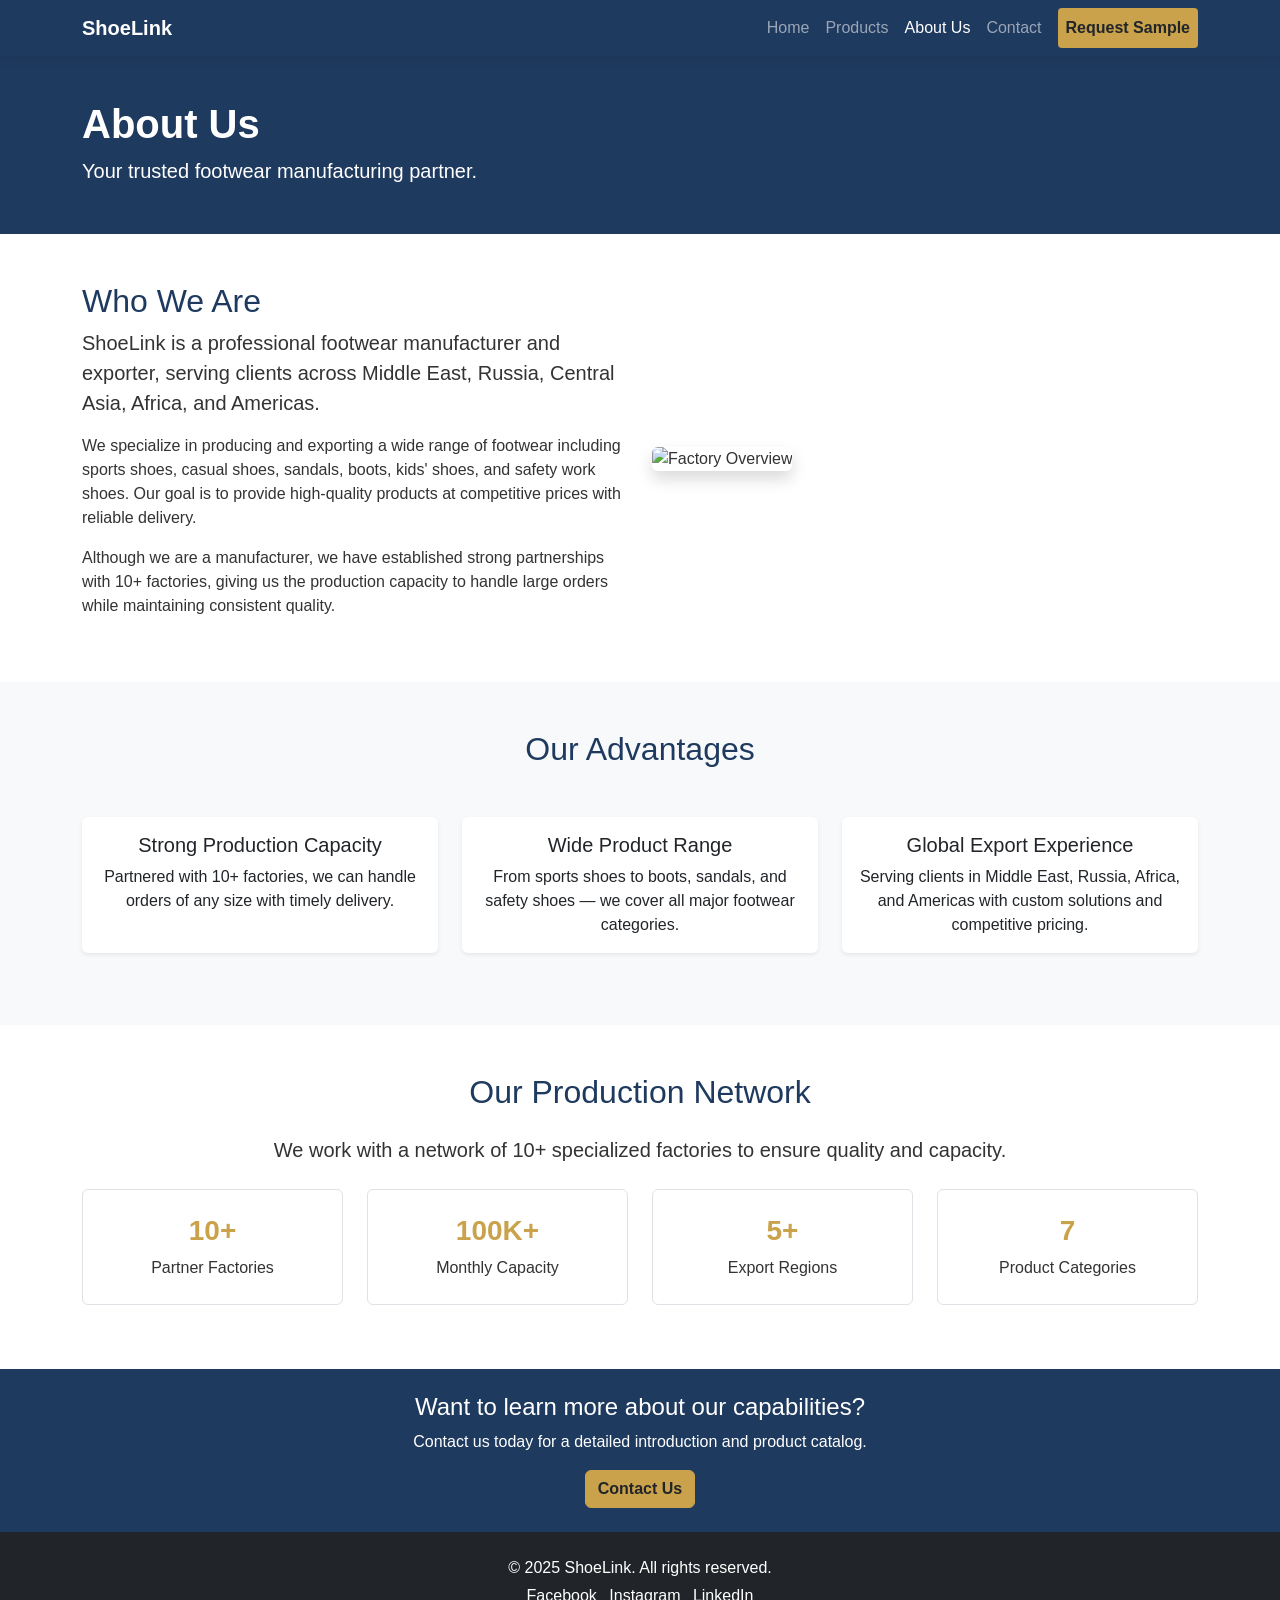
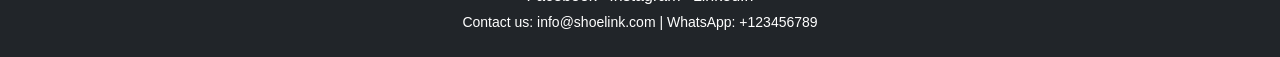
==== about.html @ 9f8f06ea "Add About Us page for ShoeLink Footwear This file contains the complete HTML structure for the About" ====
<!DOCTYPE html>
<html lang="en">
<head>
    <meta charset="UTF-8">
    <meta name="viewport" content="width=device-width, initial-scale=1.0">
    <title>About Us - ShoeLink Footwear</title>
    <meta name="description" content="Learn about ShoeLink, a professional footwear manufacturer and exporter with strong production capacity.">
    <link href="https://cdn.jsdelivr.net/npm/bootstrap@5.3.3/dist/css/bootstrap.min.css" rel="stylesheet">
    <link rel="stylesheet" href="css/style.css">
    <!-- Tawk.to 占位 -->
    <script type="text/javascript">
        var Tawk_API=Tawk_API||{}, Tawk_LoadStart=new Date();
        (function(){
            var s1=document.createElement("script"),s0=document.getElementsByTagName("script")[0];
            s1.async=true;
            s1.src='https://embed.tawk.to/YOUR_TAWK_ID/default';
            s1.charset='UTF-8';
            s1.setAttribute('crossorigin','*');
            s0.parentNode.insertBefore(s1,s0);
        })();
    </script>
</head>
<body>

    <!-- 顶部导航 -->
    <nav class="navbar navbar-expand-lg navbar-dark fixed-top" style="background-color: #1F3A5F;">
        <div class="container">
            <a class="navbar-brand fw-bold" href="index.html">ShoeLink</a>
            <button class="navbar-toggler" type="button" data-bs-toggle="collapse" data-bs-target="#navbarNav">
                <span class="navbar-toggler-icon"></span>
            </button>
            <div class="collapse navbar-collapse" id="navbarNav">
                <ul class="navbar-nav ms-auto">
                    <li class="nav-item"><a class="nav-link" href="index.html">Home</a></li>
                    <li class="nav-item"><a class="nav-link" href="products.html">Products</a></li>
                    <li class="nav-item"><a class="nav-link active" href="about.html">About Us</a></li>
                    <li class="nav-item"><a class="nav-link" href="contact.html">Contact</a></li>
                    <li class="nav-item"><a class="nav-link btn btn-warning btn-sm ms-2 text-dark fw-bold" href="sample-request.html">Request Sample</a></li>
                </ul>
            </div>
        </div>
    </nav>

    <!-- 页面标题 -->
    <header class="py-5 text-white" style="background-color:#1F3A5F; padding-top: 100px !important;">
        <div class="container">
            <h1 class="fw-bold">About Us</h1>
            <p class="lead mb-0">Your trusted footwear manufacturing partner.</p>
        </div>
    </header>

    <!-- 公司介绍 -->
    <section class="py-5">
        <div class="container">
            <div class="row align-items-center">
                <div class="col-lg-6 mb-4 mb-lg-0">
                    <h2 style="color:#1F3A5F;">Who We Are</h2>
                    <p class="lead">ShoeLink is a professional footwear manufacturer and exporter, serving clients across Middle East, Russia, Central Asia, Africa, and Americas.</p>
                    <p>We specialize in producing and exporting a wide range of footwear including sports shoes, casual shoes, sandals, boots, kids' shoes, and safety work shoes. Our goal is to provide high-quality products at competitive prices with reliable delivery.</p>
                    <p>Although we are a manufacturer, we have established strong partnerships with 10+ factories, giving us the production capacity to handle large orders while maintaining consistent quality.</p>
                </div>
                <div class="col-lg-6">
                    <img src="https://via.placeholder.com/800x500/1F3A5F/FFFFFF?text=Factory+Overview" alt="Factory Overview" class="img-fluid rounded shadow">
                </div>
            </div>
        </div>
    </section>

    <!-- 核心优势 -->
    <section class="py-5 bg-light">
        <div class="container">
            <h2 class="text-center mb-5" style="color:#1F3A5F;">Our Advantages</h2>
            <div class="row">
                <div class="col-md-4 mb-4">
                    <div class="card h-100 border-0 shadow-sm">
                        <div class="card-body text-center">
                            <h5 class="card-title">Strong Production Capacity</h5>
                            <p class="card-text">Partnered with 10+ factories, we can handle orders of any size with timely delivery.</p>
                        </div>
                    </div>
                </div>
                <div class="col-md-4 mb-4">
                    <div class="card h-100 border-0 shadow-sm">
                        <div class="card-body text-center">
                            <h5 class="card-title">Wide Product Range</h5>
                            <p class="card-text">From sports shoes to boots, sandals, and safety shoes — we cover all major footwear categories.</p>
                        </div>
                    </div>
                </div>
                <div class="col-md-4 mb-4">
                    <div class="card h-100 border-0 shadow-sm">
                        <div class="card-body text-center">
                            <h5 class="card-title">Global Export Experience</h5>
                            <p class="card-text">Serving clients in Middle East, Russia, Africa, and Americas with custom solutions and competitive pricing.</p>
                        </div>
                    </div>
                </div>
            </div>
        </div>
    </section>

    <!-- 合作厂家 -->
    <section class="py-5">
        <div class="container text-center">
            <h2 class="mb-4" style="color:#1F3A5F;">Our Production Network</h2>
            <p class="lead">We work with a network of 10+ specialized factories to ensure quality and capacity.</p>
            <div class="row mt-4">
                <div class="col-md-3 col-6 mb-3">
                    <div class="p-4 bg-white border rounded">
                        <h3 class="fw-bold" style="color:#C9A24B;">10+</h3>
                        <p class="mb-0">Partner Factories</p>
                    </div>
                </div>
                <div class="col-md-3 col-6 mb-3">
                    <div class="p-4 bg-white border rounded">
                        <h3 class="fw-bold" style="color:#C9A24B;">100K+</h3>
                        <p class="mb-0">Monthly Capacity</p>
                    </div>
                </div>
                <div class="col-md-3 col-6 mb-3">
                    <div class="p-4 bg-white border rounded">
                        <h3 class="fw-bold" style="color:#C9A24B;">5+</h3>
                        <p class="mb-0">Export Regions</p>
                    </div>
                </div>
                <div class="col-md-3 col-6 mb-3">
                    <div class="p-4 bg-white border rounded">
                        <h3 class="fw-bold" style="color:#C9A24B;">7</h3>
                        <p class="mb-0">Product Categories</p>
                    </div>
                </div>
            </div>
        </div>
    </section>

    <!-- 行动号召 -->
    <section class="py-4 text-white text-center" style="background-color:#1F3A5F;">
        <div class="container">
            <h4>Want to learn more about our capabilities?</h4>
            <p class="mb-3">Contact us today for a detailed introduction and product catalog.</p>
            <a href="contact.html" class="btn btn-warning text-dark fw-bold">Contact Us</a>
        </div>
    </section>

    <!-- 页脚 -->
    <footer class="bg-dark text-white py-4">
        <div class="container text-center">
            <p class="mb-1">&copy; 2025 ShoeLink. All rights reserved.</p>
            <p class="mb-1">
                <a href="#" class="text-white me-2">Facebook</a>
                <a href="#" class="text-white me-2">Instagram</a>
                <a href="#" class="text-white">LinkedIn</a>
            </p>
            <p class="small mb-0">Contact us: info@shoelink.com | WhatsApp: +123456789</p>
        </div>
    </footer>

    <!-- Bootstrap JS -->
    <script src="https://cdn.jsdelivr.net/npm/bootstrap@5.3.3/dist/js/bootstrap.bundle.min.js"></script>
    
    <!-- 页面 JS -->
    <script>
        // 加载站点信息
        async function loadSiteInfo() {
            try {
                const response = await fetch('_data/site.json');
                const siteData = await response.json();
                document.querySelectorAll('.navbar-brand').forEach(el => {
                    el.textContent = siteData.brandName || 'ShoeLink';
                });
                const footerContact = document.querySelector('footer .small');
                if (footerContact && siteData.contactEmail) {
                    footerContact.textContent = `Contact us: ${siteData.contactEmail} | WhatsApp: ${siteData.whatsapp || ''}`;
                }
                const socialLinks = siteData.socialLinks || {};
                const footerLinks = document.querySelectorAll('footer a');
                footerLinks.forEach(link => {
                    const text = link.textContent.trim().toLowerCase();
                    if (text === 'facebook' && socialLinks.facebook) link.href = socialLinks.facebook;
                    else if (text === 'instagram' && socialLinks.instagram) link.href = socialLinks.instagram;
                    else if (text === 'linkedin' && socialLinks.linkedin) link.href = socialLinks.linkedin;
                });
            } catch (error) {
                console.error('Error loading site info:', error);
            }
        }

        document.addEventListener('DOMContentLoaded', loadSiteInfo);
    </script>
</body>
</html>
---- css/style.css ----
/* 全局样式 */
body {
    font-family: 'Segoe UI', Tahoma, Geneva, Verdana, sans-serif;
    color: #333;
}
.navbar {
    box-shadow: 0 2px 10px rgba(0,0,0,0.1);
}
.hero {
    padding-top: 76px; /* 补偿固定导航栏 */
}
.card {
    transition: transform 0.3s;
}
.card:hover {
    transform: translateY(-5px);
}
.btn-warning {
    background-color: #C9A24B;
    border-color: #C9A24B;
    color: #1F3A5F;
}
.btn-warning:hover {
    background-color: #b8913d;
    border-color: #b8913d;
    color: #1F3A5F;
}
a {
    color: #1F3A5F;
}
footer a {
    text-decoration: none;
}
/* 产品卡片图片固定高度 */
.product-img {
    height: 250px;
    object-fit: cover;
    width: 100%;
}
/* 分类卡片样式 */
.category-card {
    background-color: #1F3A5F;
    color: white;
    border-radius: 8px;
    padding: 30px 20px;
    text-align: center;
    cursor: pointer;
    transition: all 0.3s;
    text-decoration: none;
    display: block;
    height: 100%;
}
.category-card:hover {
    background-color: #C9A24B;
    color: #1F3A5F;
    transform: translateY(-5px);
}
.category-card h5 {
    margin-bottom: 0;
    font-weight: bold;
}
/* 产品卡片 */
.product-card {
    border: none;
    border-radius: 8px;
    overflow: hidden;
    box-shadow: 0 2px 10px rgba(0,0,0,0.08);
    transition: all 0.3s;
    height: 100%;
}
.product-card:hover {
    transform: translateY(-5px);
    box-shadow: 0 5px 20px rgba(0,0,0,0.15);
}
.product-card .card-body {
    padding: 20px;
}
/* 表单样式 */
.form-control:focus {
    border-color: #C9A24B;
    box-shadow: 0 0 0 0.2rem rgba(201, 162, 75, 0.25);
}
/* 响应式调整 */
@media (max-width: 768px) {
    .hero {
        min-height: 60vh !important;
    }
    .display-4 {
        font-size: 2rem;
    }
}
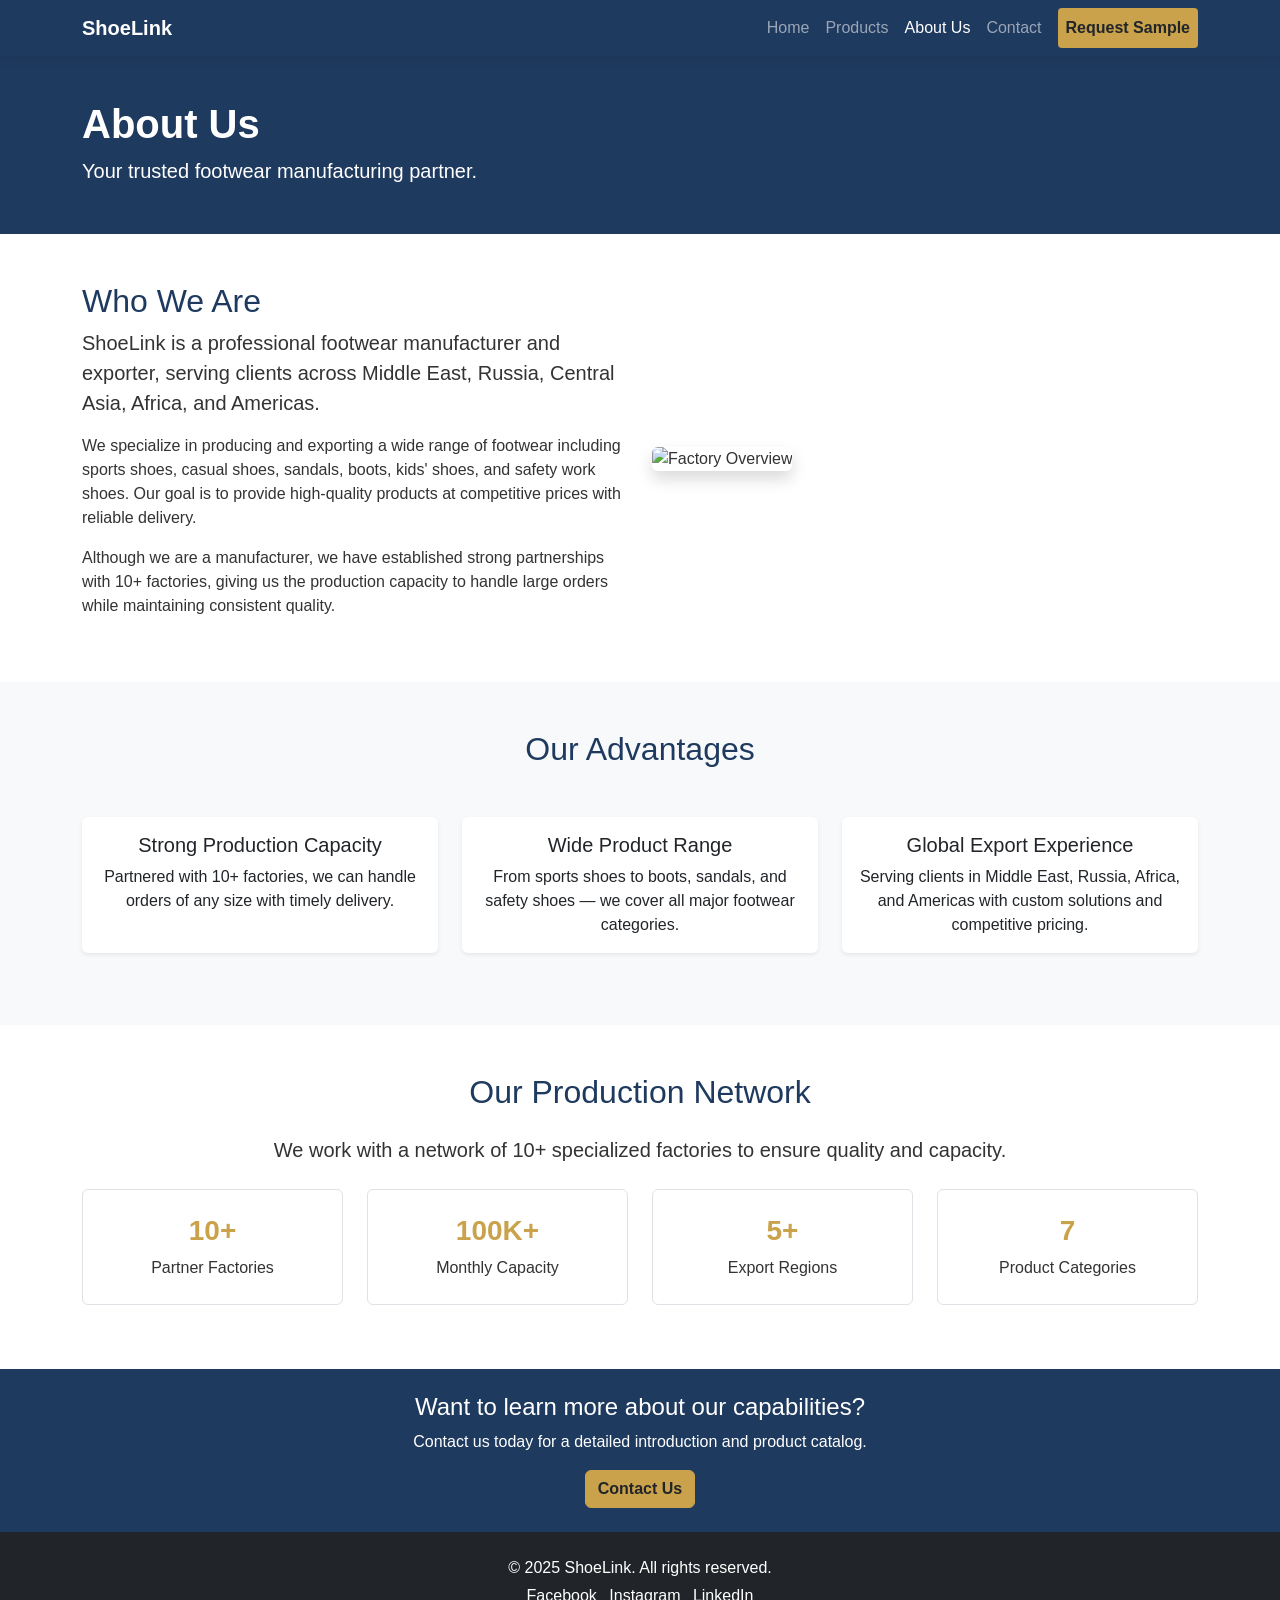
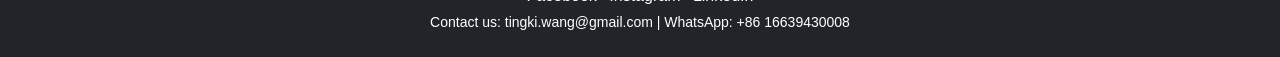
==== commit 47c365b6: "Update about.html" ====
--- a/about.html
+++ b/about.html
@@ -7,6 +7,14 @@
     <meta name="description" content="Learn about ShoeLink, a professional footwear manufacturer and exporter with strong production capacity.">
     <link href="https://cdn.jsdelivr.net/npm/bootstrap@5.3.3/dist/css/bootstrap.min.css" rel="stylesheet">
     <link rel="stylesheet" href="css/style.css">
+    <!-- Google Analytics -->
+<script async src="https://www.googletagmanager.com/gtag/js?id=G-6RG4R8ZM6Q"></script>
+<script>
+  window.dataLayer = window.dataLayer || [];
+  function gtag(){dataLayer.push(arguments);}
+  gtag('js', new Date());
+  gtag('config', 'G-6RG4R8ZM6Q');
+</script>
     <!-- Tawk.to 占位 -->
     <script type="text/javascript">
         var Tawk_API=Tawk_API||{}, Tawk_LoadStart=new Date();
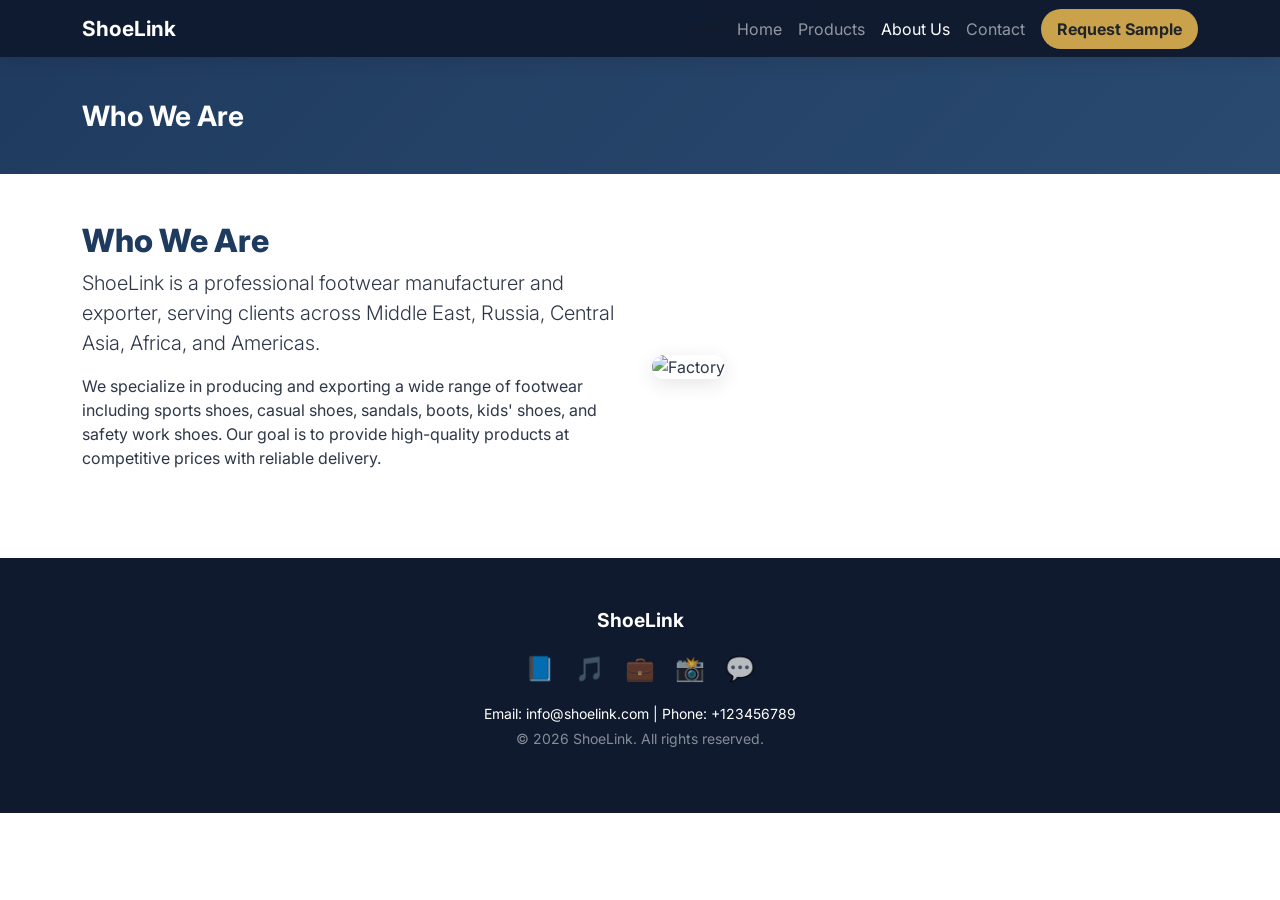
==== commit e3e2576a: "Refactor About page and enhance meta tags Updated the description meta tag and improved navbar style" ====
--- a/about.html
+++ b/about.html
@@ -4,196 +4,111 @@
     <meta charset="UTF-8">
     <meta name="viewport" content="width=device-width, initial-scale=1.0">
     <title>About Us - ShoeLink Footwear</title>
-    <meta name="description" content="Learn about ShoeLink, a professional footwear manufacturer and exporter with strong production capacity.">
+    <meta name="description" content="Learn about ShoeLink, a professional footwear manufacturer and exporter.">
     <link href="https://cdn.jsdelivr.net/npm/bootstrap@5.3.3/dist/css/bootstrap.min.css" rel="stylesheet">
+    <link href="https://fonts.googleapis.com/css2?family=Inter:wght@300;400;600;700;800&display=swap" rel="stylesheet">
     <link rel="stylesheet" href="css/style.css">
-    <!-- Google Analytics -->
-<script async src="https://www.googletagmanager.com/gtag/js?id=G-6RG4R8ZM6Q"></script>
-<script>
-  window.dataLayer = window.dataLayer || [];
-  function gtag(){dataLayer.push(arguments);}
-  gtag('js', new Date());
-  gtag('config', 'G-6RG4R8ZM6Q');
-</script>
-    <!-- Tawk.to 占位 -->
-    <script type="text/javascript">
-        var Tawk_API=Tawk_API||{}, Tawk_LoadStart=new Date();
-        (function(){
-            var s1=document.createElement("script"),s0=document.getElementsByTagName("script")[0];
-            s1.async=true;
-            s1.src='https://embed.tawk.to/YOUR_TAWK_ID/default';
-            s1.charset='UTF-8';
-            s1.setAttribute('crossorigin','*');
-            s0.parentNode.insertBefore(s1,s0);
-        })();
+    <script async src="https://www.googletagmanager.com/gtag/js?id=G-6RG4R8ZM6Q"></script>
+    <script>
+      window.dataLayer = window.dataLayer || [];
+      function gtag(){dataLayer.push(arguments);}
+      gtag('js', new Date());
+      gtag('config', 'G-6RG4R8ZM6Q');
     </script>
+    <style>
+        body { font-family: 'Inter', sans-serif; color: #2d3748; }
+        .navbar-custom { background: rgba(15,26,46,0.95); backdrop-filter: blur(10px); box-shadow: 0 2px 20px rgba(0,0,0,0.1); }
+        .page-header { background: linear-gradient(135deg, #1F3A5F, #2a4a6f); padding: 100px 0 40px; }
+        .about-img { width: 100%; border-radius: 16px; box-shadow: 0 5px 20px rgba(0,0,0,0.1); }
+        .footer-custom { background: #0f1a2e; }
+        .footer-social a { color: rgba(255,255,255,0.7); text-decoration: none; margin: 0 10px; font-size: 1.5rem; transition: color 0.3s; }
+        .footer-social a:hover { color: #C9A24B; }
+    </style>
 </head>
 <body>
 
-    <!-- 顶部导航 -->
-    <nav class="navbar navbar-expand-lg navbar-dark fixed-top" style="background-color: #1F3A5F;">
+    <!-- 导航栏 -->
+    <nav class="navbar navbar-expand-lg navbar-dark fixed-top navbar-custom">
         <div class="container">
-            <a class="navbar-brand fw-bold" href="index.html">ShoeLink</a>
+            <a class="navbar-brand fw-bold" href="index.html" style="font-size:1.3rem;">ShoeLink</a>
             <button class="navbar-toggler" type="button" data-bs-toggle="collapse" data-bs-target="#navbarNav">
                 <span class="navbar-toggler-icon"></span>
             </button>
             <div class="collapse navbar-collapse" id="navbarNav">
-                <ul class="navbar-nav ms-auto">
+                <ul class="navbar-nav ms-auto align-items-lg-center">
                     <li class="nav-item"><a class="nav-link" href="index.html">Home</a></li>
                     <li class="nav-item"><a class="nav-link" href="products.html">Products</a></li>
                     <li class="nav-item"><a class="nav-link active" href="about.html">About Us</a></li>
                     <li class="nav-item"><a class="nav-link" href="contact.html">Contact</a></li>
-                    <li class="nav-item"><a class="nav-link btn btn-warning btn-sm ms-2 text-dark fw-bold" href="sample-request.html">Request Sample</a></li>
+                    <li class="nav-item ms-lg-2"><a class="nav-link btn btn-warning btn-sm text-dark fw-bold px-3" href="sample-request.html" style="border-radius:25px;">Request Sample</a></li>
                 </ul>
             </div>
         </div>
     </nav>
 
     <!-- 页面标题 -->
-    <header class="py-5 text-white" style="background-color:#1F3A5F; padding-top: 100px !important;">
+    <header class="page-header text-white">
         <div class="container">
-            <h1 class="fw-bold">About Us</h1>
-            <p class="lead mb-0">Your trusted footwear manufacturing partner.</p>
+            <h1 class="fw-bold h3 mb-0" id="aboutTitle">About Us</h1>
         </div>
     </header>
 
     <!-- 公司介绍 -->
     <section class="py-5">
-        <div class="container">
-            <div class="row align-items-center">
-                <div class="col-lg-6 mb-4 mb-lg-0">
-                    <h2 style="color:#1F3A5F;">Who We Are</h2>
-                    <p class="lead">ShoeLink is a professional footwear manufacturer and exporter, serving clients across Middle East, Russia, Central Asia, Africa, and Americas.</p>
-                    <p>We specialize in producing and exporting a wide range of footwear including sports shoes, casual shoes, sandals, boots, kids' shoes, and safety work shoes. Our goal is to provide high-quality products at competitive prices with reliable delivery.</p>
-                    <p>Although we are a manufacturer, we have established strong partnerships with 10+ factories, giving us the production capacity to handle large orders while maintaining consistent quality.</p>
-                </div>
-                <div class="col-lg-6">
-                    <img src="https://via.placeholder.com/800x500/1F3A5F/FFFFFF?text=Factory+Overview" alt="Factory Overview" class="img-fluid rounded shadow">
-                </div>
-            </div>
-        </div>
-    </section>
-
-    <!-- 核心优势 -->
-    <section class="py-5 bg-light">
-        <div class="container">
-            <h2 class="text-center mb-5" style="color:#1F3A5F;">Our Advantages</h2>
-            <div class="row">
-                <div class="col-md-4 mb-4">
-                    <div class="card h-100 border-0 shadow-sm">
-                        <div class="card-body text-center">
-                            <h5 class="card-title">Strong Production Capacity</h5>
-                            <p class="card-text">Partnered with 10+ factories, we can handle orders of any size with timely delivery.</p>
-                        </div>
-                    </div>
-                </div>
-                <div class="col-md-4 mb-4">
-                    <div class="card h-100 border-0 shadow-sm">
-                        <div class="card-body text-center">
-                            <h5 class="card-title">Wide Product Range</h5>
-                            <p class="card-text">From sports shoes to boots, sandals, and safety shoes — we cover all major footwear categories.</p>
-                        </div>
-                    </div>
-                </div>
-                <div class="col-md-4 mb-4">
-                    <div class="card h-100 border-0 shadow-sm">
-                        <div class="card-body text-center">
-                            <h5 class="card-title">Global Export Experience</h5>
-                            <p class="card-text">Serving clients in Middle East, Russia, Africa, and Americas with custom solutions and competitive pricing.</p>
-                        </div>
-                    </div>
-                </div>
-            </div>
-        </div>
-    </section>
-
-    <!-- 合作厂家 -->
-    <section class="py-5">
-        <div class="container text-center">
-            <h2 class="mb-4" style="color:#1F3A5F;">Our Production Network</h2>
-            <p class="lead">We work with a network of 10+ specialized factories to ensure quality and capacity.</p>
-            <div class="row mt-4">
-                <div class="col-md-3 col-6 mb-3">
-                    <div class="p-4 bg-white border rounded">
-                        <h3 class="fw-bold" style="color:#C9A24B;">10+</h3>
-                        <p class="mb-0">Partner Factories</p>
-                    </div>
-                </div>
-                <div class="col-md-3 col-6 mb-3">
-                    <div class="p-4 bg-white border rounded">
-                        <h3 class="fw-bold" style="color:#C9A24B;">100K+</h3>
-                        <p class="mb-0">Monthly Capacity</p>
-                    </div>
-                </div>
-                <div class="col-md-3 col-6 mb-3">
-                    <div class="p-4 bg-white border rounded">
-                        <h3 class="fw-bold" style="color:#C9A24B;">5+</h3>
-                        <p class="mb-0">Export Regions</p>
-                    </div>
-                </div>
-                <div class="col-md-3 col-6 mb-3">
-                    <div class="p-4 bg-white border rounded">
-                        <h3 class="fw-bold" style="color:#C9A24B;">7</h3>
-                        <p class="mb-0">Product Categories</p>
-                    </div>
-                </div>
-            </div>
-        </div>
-    </section>
-
-    <!-- 行动号召 -->
-    <section class="py-4 text-white text-center" style="background-color:#1F3A5F;">
-        <div class="container">
-            <h4>Want to learn more about our capabilities?</h4>
-            <p class="mb-3">Contact us today for a detailed introduction and product catalog.</p>
-            <a href="contact.html" class="btn btn-warning text-dark fw-bold">Contact Us</a>
-        </div>
+        <div class="container" id="aboutContent"></div>
     </section>
 
     <!-- 页脚 -->
-    <footer class="bg-dark text-white py-4">
+    <footer class="footer-custom text-white py-5">
         <div class="container text-center">
-            <p class="mb-1">&copy; 2025 ShoeLink. All rights reserved.</p>
-            <p class="mb-1">
-                <a href="#" class="text-white me-2">Facebook</a>
-                <a href="#" class="text-white me-2">Instagram</a>
-                <a href="#" class="text-white">LinkedIn</a>
-            </p>
-            <p class="small mb-0">Contact us: info@shoelink.com | WhatsApp: +123456789</p>
+            <p class="fw-bold mb-3" style="font-size:1.2rem;">ShoeLink</p>
+            <div class="footer-social mb-3" id="footerSocial"></div>
+            <p class="small mb-1" id="footerContact"></p>
+            <p class="small opacity-50">© 2026 ShoeLink. All rights reserved.</p>
         </div>
     </footer>
 
-    <!-- Bootstrap JS -->
     <script src="https://cdn.jsdelivr.net/npm/bootstrap@5.3.3/dist/js/bootstrap.bundle.min.js"></script>
-    
-    <!-- 页面 JS -->
     <script>
-        // 加载站点信息
-        async function loadSiteInfo() {
-            try {
-                const response = await fetch('_data/site.json');
-                const siteData = await response.json();
-                document.querySelectorAll('.navbar-brand').forEach(el => {
-                    el.textContent = siteData.brandName || 'ShoeLink';
-                });
-                const footerContact = document.querySelector('footer .small');
-                if (footerContact && siteData.contactEmail) {
-                    footerContact.textContent = `Contact us: ${siteData.contactEmail} | WhatsApp: ${siteData.whatsapp || ''}`;
-                }
-                const socialLinks = siteData.socialLinks || {};
-                const footerLinks = document.querySelectorAll('footer a');
-                footerLinks.forEach(link => {
-                    const text = link.textContent.trim().toLowerCase();
-                    if (text === 'facebook' && socialLinks.facebook) link.href = socialLinks.facebook;
-                    else if (text === 'instagram' && socialLinks.instagram) link.href = socialLinks.instagram;
-                    else if (text === 'linkedin' && socialLinks.linkedin) link.href = socialLinks.linkedin;
-                });
-            } catch (error) {
-                console.error('Error loading site info:', error);
+    async function loadJSON(url) {
+        try { const r = await fetch(url); return await r.json(); } catch(e) { return null; }
+    }
+
+    async function init() {
+        const site = await loadJSON('_data/site.json') || {};
+        const about = site.aboutContent || {};
+
+        document.getElementById('aboutTitle').textContent = about.title || 'About Us';
+
+        document.getElementById('aboutContent').innerHTML = 
+            '<div class="row align-items-center">' +
+            '  <div class="col-lg-6 mb-4">' +
+            '    <h2 style="color:#1F3A5F; font-weight:800;">' + (about.title || 'Who We Are') + '</h2>' +
+            '    <p class="lead">' + (about.intro || '') + '</p>' +
+            '    <p>' + (about.description || '') + '</p>' +
+            '  </div>' +
+            '  <div class="col-lg-6">' +
+            '    <img src="' + (about.factoryImage || 'https://placehold.co/800x500?text=Factory') + '" alt="Factory" class="about-img">' +
+            '  </div>' +
+            '</div>';
+
+        // 页脚
+        const social = site.socialLinks || {};
+        const icons = { facebook: '📘', tiktok: '🎵', linkedin: '💼', instagram: '📸' };
+        let socialHtml = '';
+        for (const key in icons) {
+            if (social[key] && social[key] !== '#') {
+                socialHtml += '<a href="' + social[key] + '" target="_blank">' + icons[key] + '</a>';
             }
         }
+        if (site.whatsapp) {
+            socialHtml += '<a href="https://wa.me/' + site.whatsapp.replace(/[^0-9]/g,'') + '" target="_blank">💬</a>';
+        }
+        document.getElementById('footerSocial').innerHTML = socialHtml;
+        document.getElementById('footerContact').textContent = 'Email: ' + (site.contactEmail || '') + ' | Phone: ' + (site.phone || '');
+    }
 
-        document.addEventListener('DOMContentLoaded', loadSiteInfo);
+    document.addEventListener('DOMContentLoaded', init);
     </script>
 </body>
 </html>
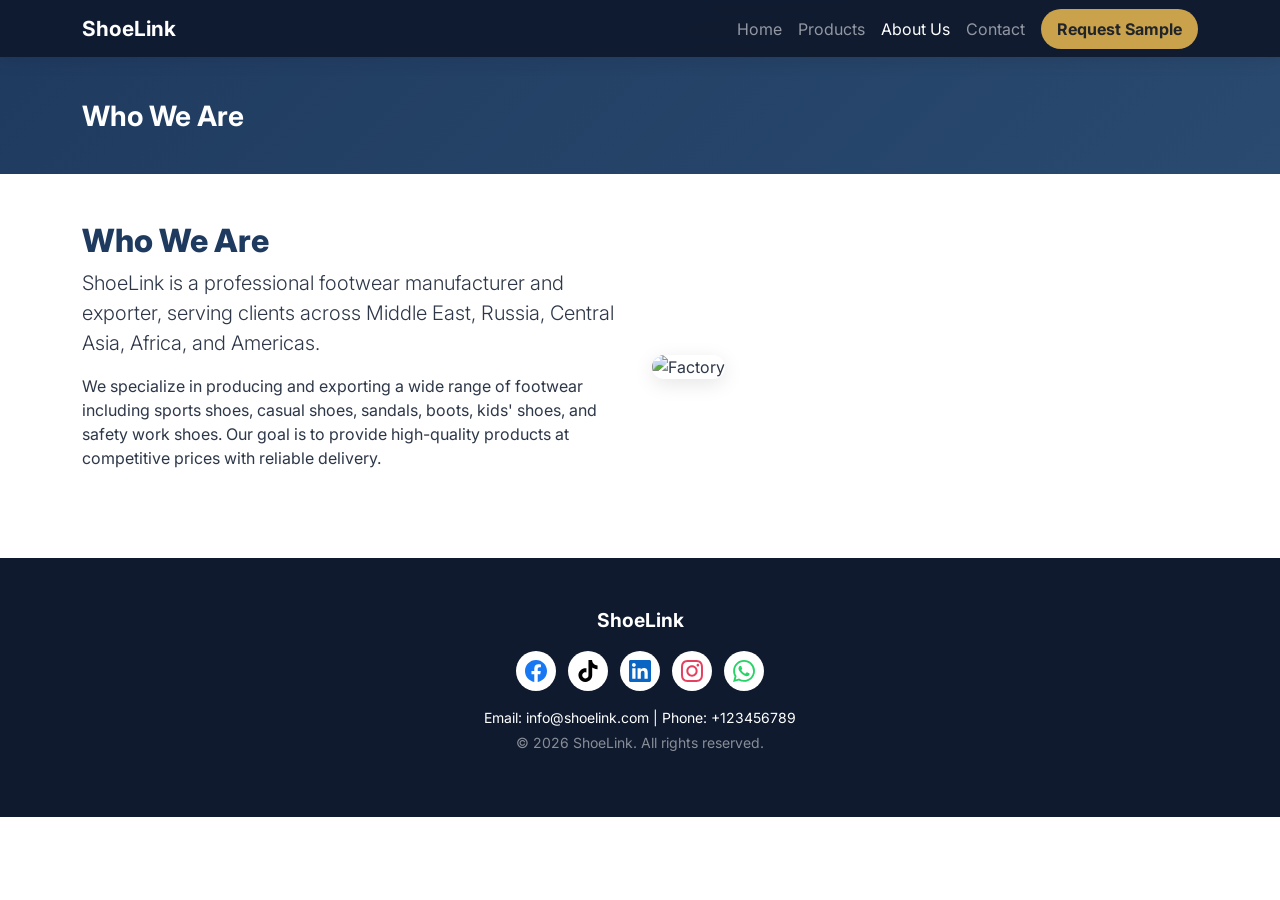
==== commit 92e6a226: "Replace social media icons with SVG versions" ====
--- a/about.html
+++ b/about.html
@@ -92,17 +92,26 @@
             '  </div>' +
             '</div>';
 
-        // 页脚
+         // 页脚 - 专业SVG品牌图标
         const social = site.socialLinks || {};
-        const icons = { facebook: '📘', tiktok: '🎵', linkedin: '💼', instagram: '📸' };
+        const svgIcons = {
+            facebook: '<svg xmlns="http://www.w3.org/2000/svg" width="22" height="22" viewBox="0 0 24 24" fill="#1877F2"><path d="M24 12.073c0-6.627-5.373-12-12-12s-12 5.373-12 12c0 5.99 4.388 10.954 10.125 11.854v-8.385H7.078v-3.47h3.047V9.43c0-3.007 1.792-4.669 4.533-4.669 1.312 0 2.686.235 2.686.235v2.953H15.83c-1.491 0-1.956.925-1.956 1.874v2.25h3.328l-.532 3.47h-2.796v8.385C19.612 23.027 24 18.062 24 12.073z"/></svg>',
+            tiktok: '<svg xmlns="http://www.w3.org/2000/svg" width="22" height="22" viewBox="0 0 24 24" fill="#000000"><path d="M12.525.02c1.31-.02 2.61-.01 3.91-.02.08 1.53.63 3.09 1.75 4.17 1.12 1.11 2.7 1.62 4.24 1.79v4.03c-1.44-.05-2.89-.35-4.2-.97-.57-.26-1.1-.59-1.62-.93-.01 2.92.01 5.84-.02 8.75-.08 1.4-.54 2.79-1.35 3.94-1.31 1.92-3.58 3.17-5.91 3.21-1.43.08-2.86-.31-4.08-1.03-2.02-1.19-3.44-3.37-3.65-5.71-.02-.5-.03-1-.01-1.49.18-1.9 1.12-3.72 2.58-4.96 1.66-1.44 3.98-2.13 6.15-1.72.02 1.48-.04 2.96-.04 4.44-.99-.32-2.15-.23-3.02.37-.63.41-1.11 1.04-1.36 1.75-.21.51-.15 1.07-.14 1.61.24 1.64 1.82 3.02 3.5 2.87 1.12-.01 2.19-.66 2.77-1.61.19-.33.4-.67.41-1.06.1-1.79.06-3.57.07-5.36.01-4.03-.01-8.05.02-12.07z"/></svg>',
+            linkedin: '<svg xmlns="http://www.w3.org/2000/svg" width="22" height="22" viewBox="0 0 24 24" fill="#0A66C2"><path d="M20.447 20.452h-3.554v-5.569c0-1.328-.027-3.037-1.852-3.037-1.853 0-2.136 1.445-2.136 2.939v5.667H9.351V9h3.414v1.561h.046c.477-.9 1.637-1.85 3.37-1.85 3.601 0 4.267 2.37 4.267 5.455v6.286zM5.337 7.433c-1.144 0-2.063-.926-2.063-2.065 0-1.138.92-2.063 2.063-2.063 1.14 0 2.064.925 2.064 2.063 0 1.139-.925 2.065-2.064 2.065zm1.782 13.019H3.555V9h3.564v11.452zM22.225 0H1.771C.792 0 0 .774 0 1.729v20.542C0 23.227.792 24 1.771 24h20.451C23.2 24 24 23.227 24 22.271V1.729C24 .774 23.2 0 22.222 0h.003z"/></svg>',
+            instagram: '<svg xmlns="http://www.w3.org/2000/svg" width="22" height="22" viewBox="0 0 24 24" fill="#E4405F"><path d="M12 2.163c3.204 0 3.584.012 4.85.07 3.252.148 4.771 1.691 4.919 4.919.058 1.265.069 1.645.069 4.849 0 3.205-.012 3.584-.069 4.849-.149 3.225-1.664 4.771-4.919 4.919-1.266.058-1.644.07-4.85.07-3.204 0-3.584-.012-4.849-.07-3.26-.149-4.771-1.699-4.919-4.92-.058-1.265-.07-1.644-.07-4.849 0-3.204.013-3.583.07-4.849.149-3.227 1.664-4.771 4.919-4.919 1.266-.057 1.645-.069 4.849-.069zm0-2.163c-3.259 0-3.667.014-4.947.072-4.358.2-6.78 2.618-6.98 6.98-.059 1.281-.073 1.689-.073 4.948 0 3.259.014 3.668.072 4.948.2 4.358 2.618 6.78 6.98 6.98 1.281.058 1.689.072 4.948.072 3.259 0 3.668-.014 4.948-.072 4.354-.2 6.782-2.618 6.979-6.98.059-1.28.073-1.689.073-4.948 0-3.259-.014-3.667-.072-4.947-.196-4.354-2.617-6.78-6.979-6.98-1.281-.059-1.69-.073-4.949-.073zm0 5.838c-3.403 0-6.162 2.759-6.162 6.162s2.759 6.163 6.162 6.163 6.162-2.759 6.162-6.163c0-3.403-2.759-6.162-6.162-6.162zm0 10.162c-2.209 0-4-1.79-4-4 0-2.209 1.791-4 4-4s4 1.791 4 4c0 2.21-1.791 4-4 4zm6.406-11.845c-.796 0-1.441.645-1.441 1.44s.645 1.44 1.441 1.44c.795 0 1.439-.645 1.439-1.44s-.644-1.44-1.439-1.44z"/></svg>',
+            whatsapp: '<svg xmlns="http://www.w3.org/2000/svg" width="22" height="22" viewBox="0 0 24 24" fill="#25D366"><path d="M17.472 14.382c-.297-.149-1.758-.867-2.03-.967-.273-.099-.471-.148-.67.15-.197.297-.767.966-.94 1.164-.173.199-.347.223-.644.075-.297-.15-1.255-.463-2.39-1.475-.883-.788-1.48-1.761-1.653-2.059-.173-.297-.018-.458.13-.606.134-.133.298-.347.446-.52.149-.174.198-.298.298-.497.099-.198.05-.371-.025-.52-.075-.149-.669-1.612-.916-2.207-.242-.579-.487-.5-.669-.51-.173-.008-.371-.01-.57-.01-.198 0-.52.074-.792.372-.272.297-1.04 1.016-1.04 2.479 0 1.462 1.065 2.875 1.213 3.074.149.198 2.096 3.2 5.077 4.487.709.306 1.262.489 1.694.625.712.227 1.36.195 1.871.118.571-.085 1.758-.719 2.006-1.413.248-.694.248-1.289.173-1.413-.074-.124-.272-.198-.57-.347m-5.421 7.403h-.004a9.87 9.87 0 01-5.031-1.378l-.361-.214-3.741.982.998-3.648-.235-.374a9.86 9.86 0 01-1.51-5.26c.001-5.45 4.436-9.884 9.888-9.884 2.64 0 5.122 1.03 6.988 2.898a9.825 9.825 0 012.893 6.994c-.003 5.45-4.437 9.884-9.885 9.884m8.413-18.297A11.815 11.815 0 0012.05 0C5.495 0 .16 5.335.157 11.892c0 2.096.547 4.142 1.588 5.945L.057 24l6.305-1.654a11.882 11.882 0 005.683 1.448h.005c6.554 0 11.89-5.335 11.893-11.893a11.821 11.821 0 00-3.48-8.413z"/></svg>'
+        };
         let socialHtml = '';
-        for (const key in icons) {
-            if (social[key] && social[key] !== '#') {
-                socialHtml += '<a href="' + social[key] + '" target="_blank">' + icons[key] + '</a>';
+        for (const key in svgIcons) {
+            if (key === 'whatsapp') {
+                if (site.whatsapp) {
+                    socialHtml += '<a href="https://wa.me/' + site.whatsapp.replace(/[^0-9]/g,'') + '" target="_blank" title="WhatsApp" style="display:inline-flex;align-items:center;justify-content:center;width:40px;height:40px;background:white;border-radius:50%;margin:0 6px;transition:transform 0.3s;">' + svgIcons[key] + '</a>';
+                }
+            } else {
+                if (social[key] && social[key] !== '#') {
+                    socialHtml += '<a href="' + social[key] + '" target="_blank" title="' + key + '" style="display:inline-flex;align-items:center;justify-content:center;width:40px;height:40px;background:white;border-radius:50%;margin:0 6px;transition:transform 0.3s;">' + svgIcons[key] + '</a>';
+                }
             }
-        }
-        if (site.whatsapp) {
-            socialHtml += '<a href="https://wa.me/' + site.whatsapp.replace(/[^0-9]/g,'') + '" target="_blank">💬</a>';
         }
         document.getElementById('footerSocial').innerHTML = socialHtml;
         document.getElementById('footerContact').textContent = 'Email: ' + (site.contactEmail || '') + ' | Phone: ' + (site.phone || '');
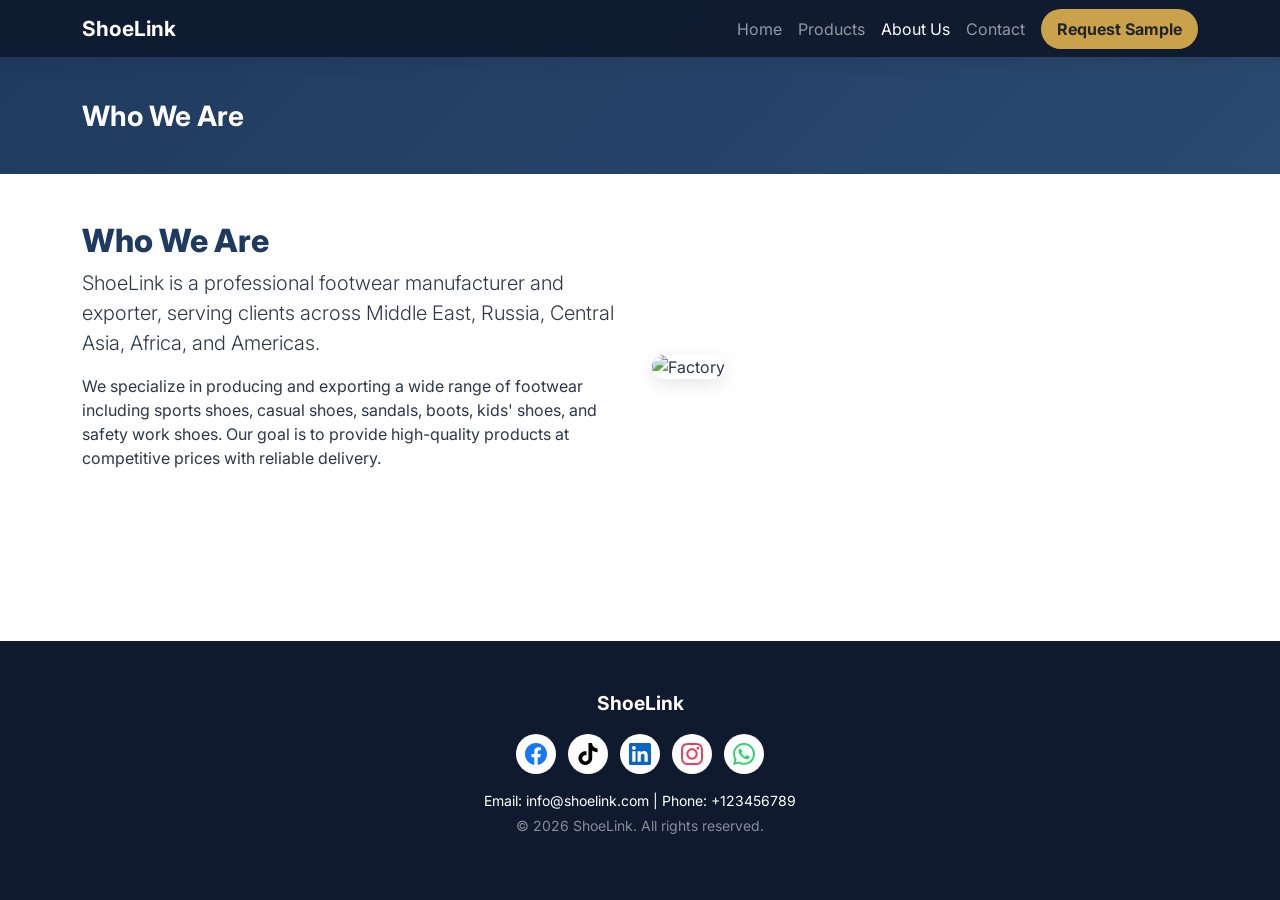
==== commit d1395707: "Update body and footer styles in about.html" ====
--- a/about.html
+++ b/about.html
@@ -16,7 +16,8 @@
       gtag('config', 'G-6RG4R8ZM6Q');
     </script>
     <style>
-        body { font-family: 'Inter', sans-serif; color: #2d3748; }
+        body { font-family: 'Inter', sans-serif; color: #2d3748; display: flex; flex-direction: column; min-height: 100vh; }
+        footer { margin-top: auto; }
         .navbar-custom { background: rgba(15,26,46,0.95); backdrop-filter: blur(10px); box-shadow: 0 2px 20px rgba(0,0,0,0.1); }
         .page-header { background: linear-gradient(135deg, #1F3A5F, #2a4a6f); padding: 100px 0 40px; }
         .about-img { width: 100%; border-radius: 16px; box-shadow: 0 5px 20px rgba(0,0,0,0.1); }
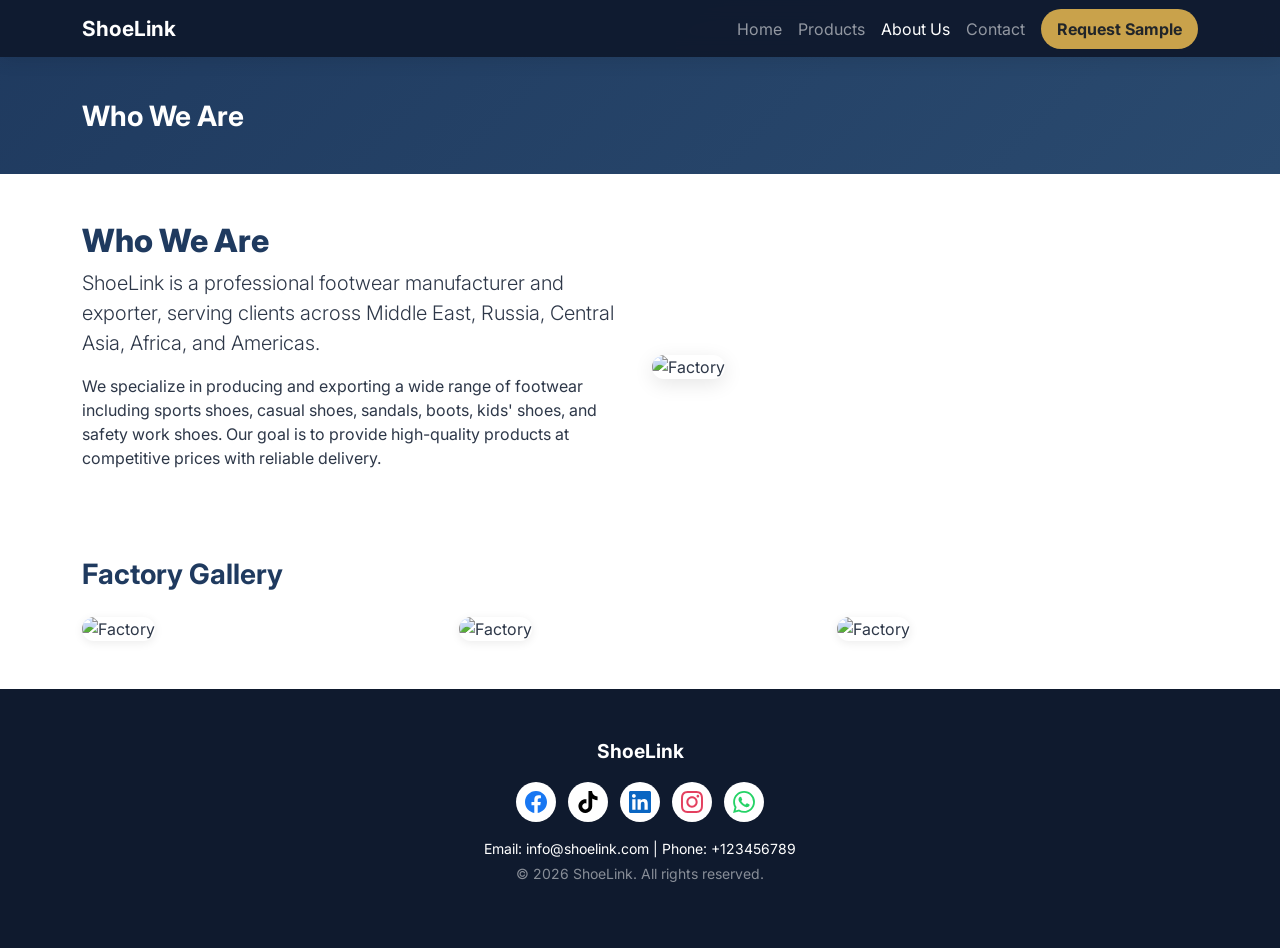
==== commit ff775c23: "Enhance about page with dynamic gallery and content Added dynamic gallery image rendering and update" ====
--- a/about.html
+++ b/about.html
@@ -81,8 +81,9 @@
 
         document.getElementById('aboutTitle').textContent = about.title || 'About Us';
 
-        document.getElementById('aboutContent').innerHTML = 
-            '<div class="row align-items-center">' +
+                // 公司介绍 + 主图
+        let aboutHtml = 
+            '<div class="row align-items-center mb-5">' +
             '  <div class="col-lg-6 mb-4">' +
             '    <h2 style="color:#1F3A5F; font-weight:800;">' + (about.title || 'Who We Are') + '</h2>' +
             '    <p class="lead">' + (about.intro || '') + '</p>' +
@@ -92,6 +93,21 @@
             '    <img src="' + (about.factoryImage || 'https://placehold.co/800x500?text=Factory') + '" alt="Factory" class="about-img">' +
             '  </div>' +
             '</div>';
+
+        // 图片画廊
+        const gallery = about.galleryImages || [];
+        if (gallery.length > 0) {
+            aboutHtml += '<h3 class="mb-4 fw-bold" style="color:#1F3A5F;">Factory Gallery</h3>';
+            aboutHtml += '<div class="row g-3">';
+            gallery.forEach(function(img) {
+                aboutHtml += '<div class="col-md-4 col-sm-6">';
+                aboutHtml += '  <img src="' + img + '" alt="Factory" style="width:100%;height:250px;object-fit:cover;border-radius:12px;box-shadow:0 2px 10px rgba(0,0,0,0.08);transition:transform 0.3s;" onmouseover="this.style.transform=\'scale(1.03)\'" onmouseout="this.style.transform=\'scale(1)\'">';
+                aboutHtml += '</div>';
+            });
+            aboutHtml += '</div>';
+        }
+
+        document.getElementById('aboutContent').innerHTML = aboutHtml;
 
          // 页脚 - 专业SVG品牌图标
         const social = site.socialLinks || {};
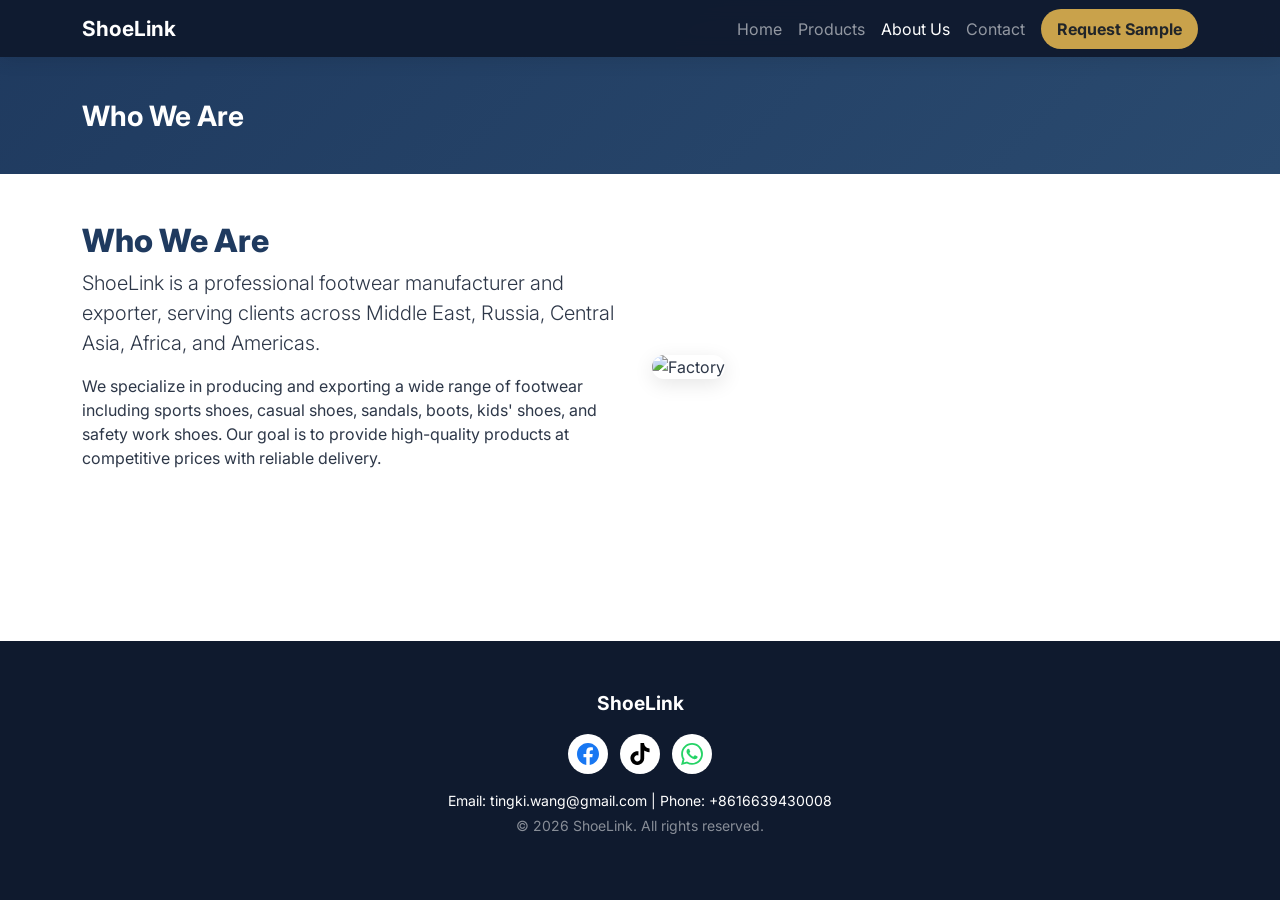
==== commit 7d5c6d58: "Revise title and description in about.html Updated title and meta description for SEO enhancement." ====
--- a/about.html
+++ b/about.html
@@ -3,8 +3,8 @@
 <head>
     <meta charset="UTF-8">
     <meta name="viewport" content="width=device-width, initial-scale=1.0">
-    <title>About Us - ShoeLink Footwear</title>
-    <meta name="description" content="Learn about ShoeLink, a professional footwear manufacturer and exporter.">
+    <title>About Us | ShoeLink - Footwear Manufacturer & Exporter</title>
+    <meta name="description" content="Learn about ShoeLink, a professional footwear manufacturer with 10+ partner factories, exporting to Middle East, Russia, Africa and Americas.">
     <link href="https://cdn.jsdelivr.net/npm/bootstrap@5.3.3/dist/css/bootstrap.min.css" rel="stylesheet">
     <link href="https://fonts.googleapis.com/css2?family=Inter:wght@300;400;600;700;800&display=swap" rel="stylesheet">
     <link rel="stylesheet" href="css/style.css">
